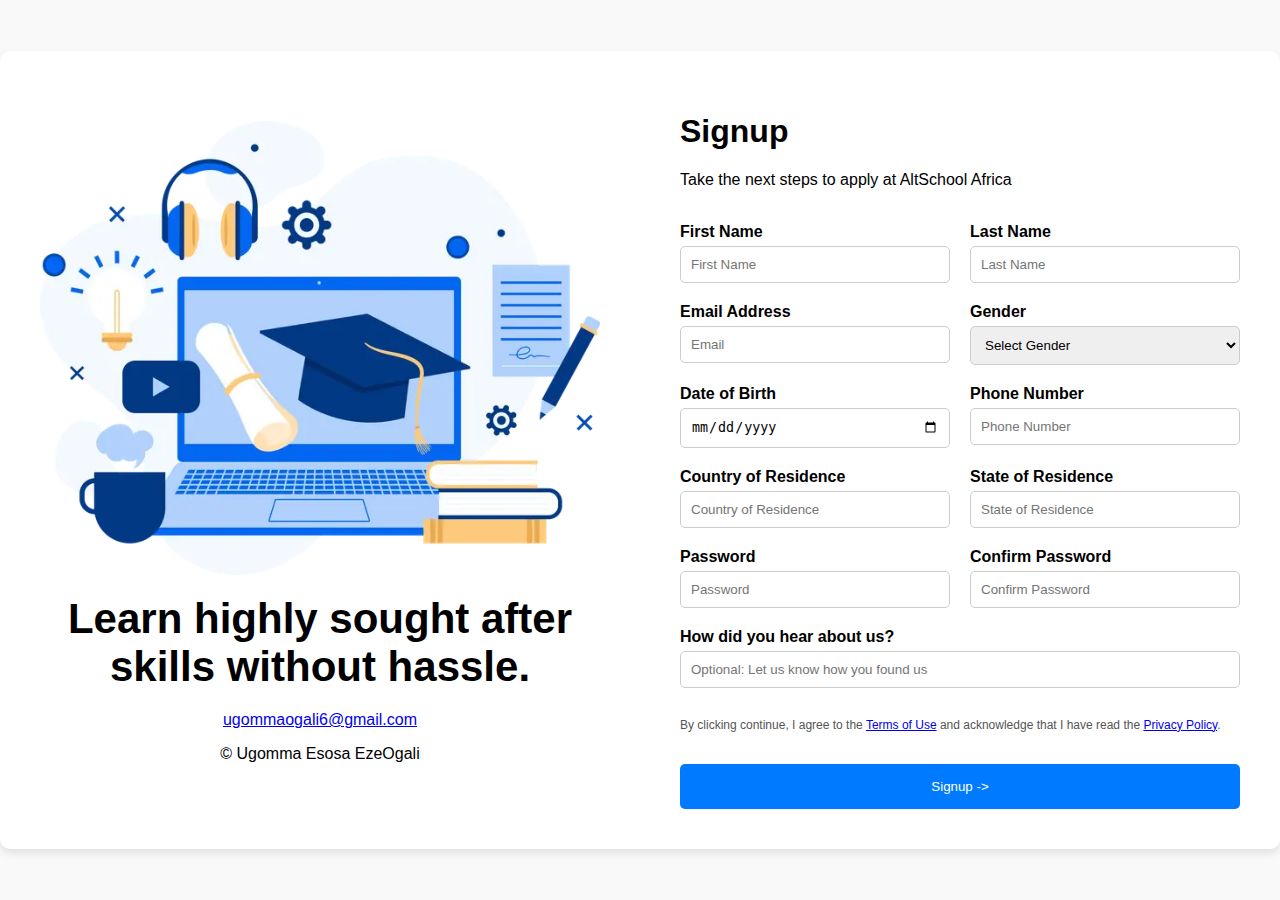
==== Assignment 1/form.html @ fc95e4ed "Add files via upload" ====
<!DOCTYPE html>
<html lang="en">
<head>
    <meta charset="UTF-8">
    <meta name="viewport" content="width=device-width, initial-scale=1.0">
    <title>AltSchool Signup Form</title>
    <link rel="stylesheet" href="form.css">
</head>
<body>
    <div class="container">
        <div class="info-section">
            <img src="image.png" alt="AltSchool Logo">
            <h1>Learn highly sought after<br> skills without hassle.</h1>
            <a href="mailto:ugommaogali6@gmail.com">ugommaogali6@gmail.com</a>       
            <p>&copy; Ugomma Esosa EzeOgali</p>
        </div>
        
        <div class="form-section">
            <h1>Signup</h1>
            <p>Take the next steps to apply at AltSchool Africa</p><br>
            <form class="form-grid">
                <div class="form-group">
                    <label for="firstName">First Name</label>
                    <input type="text" id="firstName" placeholder="First Name">
                </div>
                <div class="form-group">
                    <label for="lastName">Last Name</label>
                    <input type="text" id="lastName" placeholder="Last Name">
                </div>
                <div class="form-group">
                    <label for="email">Email Address</label>
                    <input type="email" id="email" placeholder="Email">
                </div>
                <div class="form-group">
                    <label for="gender">Gender</label>
                    <select id="gender">
                        <option>Select Gender</option>
                        <option>Male</option>
                        <option>Female</option>
                    </select>
                </div>
                <div class="form-group">
                    <label for="dob">Date of Birth</label>
                    <input type="date" id="dob">
                </div>
                <div class="form-group">
                    <label for="phone">Phone Number</label>
                    <input type="text" id="phone" placeholder="Phone Number">
                </div>
                <div class="form-group">
                    <label for="country">Country of Residence</label>
                    <input type="text" id="country" placeholder="Country of Residence">
                </div>
                <div class="form-group">
                    <label for="state">State of Residence</label>
                    <input type="text" id="state" placeholder="State of Residence">
                </div>
                <div class="form-group">
                    <label for="password">Password</label>
                    <input type="password" id="password" placeholder="Password">
                </div>
                <div class="form-group">
                    <label for="confirmPassword">Confirm Password</label>
                    <input type="password" id="confirmPassword" placeholder="Confirm Password">
                </div>
                <div class="form-group full-width">
                    <label for="referral">How did you hear about us?</label>
                    <input type="text" id="referral" placeholder="Optional: Let us know how you found us">
                </div>
                <p class="terms">By clicking continue, I agree to the <a href="#">Terms of Use</a> and acknowledge that I have read the <a href="#">Privacy Policy</a>.</p>
                <button type="submit" class="submit-button">Signup -></button>
            </form>
        </div>
    </div>
</body>
</html>
---- Assignment 1/form.css ----
body {
  font-family: Arial, sans-serif;
  background-color: #f9f9f9;
  margin: 0;
  padding: 0;
  display: flex;
  justify-content: center;
  align-items: center;
  min-height: 100vh;
}

.container {
  display: grid;
  grid-template-columns: 1fr 1fr;
  max-width: 100%;
  background-color: #fff;
  box-shadow: 0 4px 8px rgba(0, 0, 0, 0.1);
  border-radius: 10px;
  overflow: hidden;
}

.info-section {
/* background-color: #e8f4ff; */
  padding: 40px;
  display: flex;
  flex-direction: column;
  justify-content: center;
  align-items: center;
  text-align: center;
}

.info-section img {
  max-width: 100%;
  height: auto;
}

.info-section h1 {
  font-size: 42px;
  margin: 20px 0;
}

.form-section {
  padding: 40px;
  background-color: #ffffff;
}

.form-grid {
  display: grid;
  grid-template-columns: 1fr 1fr;
  gap: 20px;
}

.form-group {
  display: flex;
  flex-direction: column;
}

.form-group label {
  margin-bottom: 5px;
  font-weight: bold;
}

.form-group input,
.form-group select {
  padding: 10px;
  border: 1px solid #ccc;
  border-radius: 5px;
  outline: none;
}

.form-group.full-width {
  grid-column: span 2;
}

span {
  color: rgb(46, 46, 219);
}

.submit-button {
  background-color: #007bff;
  color: white;
  padding: 15px;
  border: none;
  border-radius: 5px;
  cursor: pointer;
  width: 100%;
  grid-column: span 2;
}

.terms {
  font-size: 12px;
  color: #555;
  margin-top: 10px;
  grid-column: span 2;
}
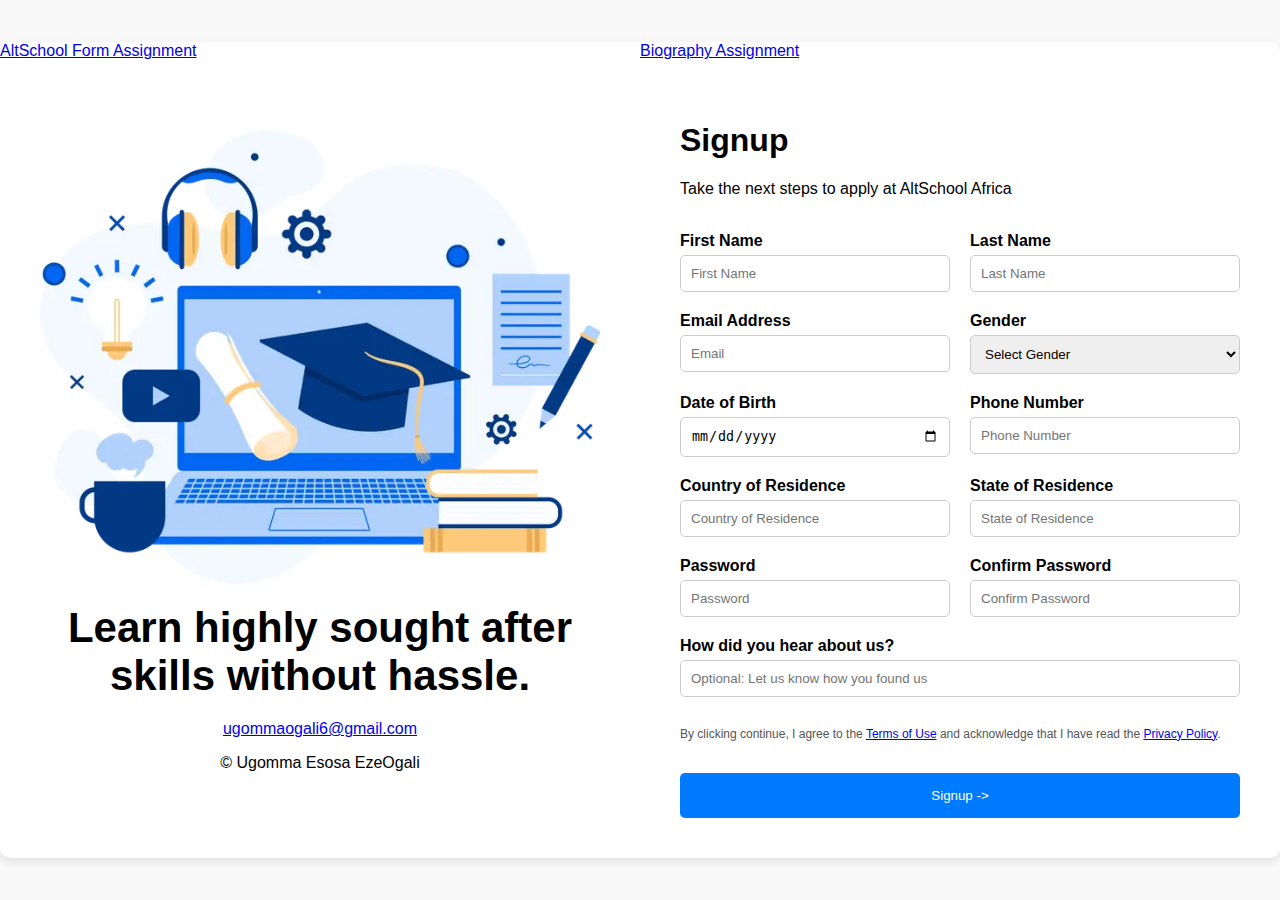
==== commit 1bbcd3aa: "Update form.html" ====
--- a/Assignment 1/form.html
+++ b/Assignment 1/form.html
@@ -8,6 +8,8 @@
 </head>
 <body>
     <div class="container">
+        <a href="form.html">AltSchool Form Assignment</a>
+        <a href="biography.html">Biography Assignment</a>
         <div class="info-section">
             <img src="image.png" alt="AltSchool Logo">
             <h1>Learn highly sought after<br> skills without hassle.</h1>
